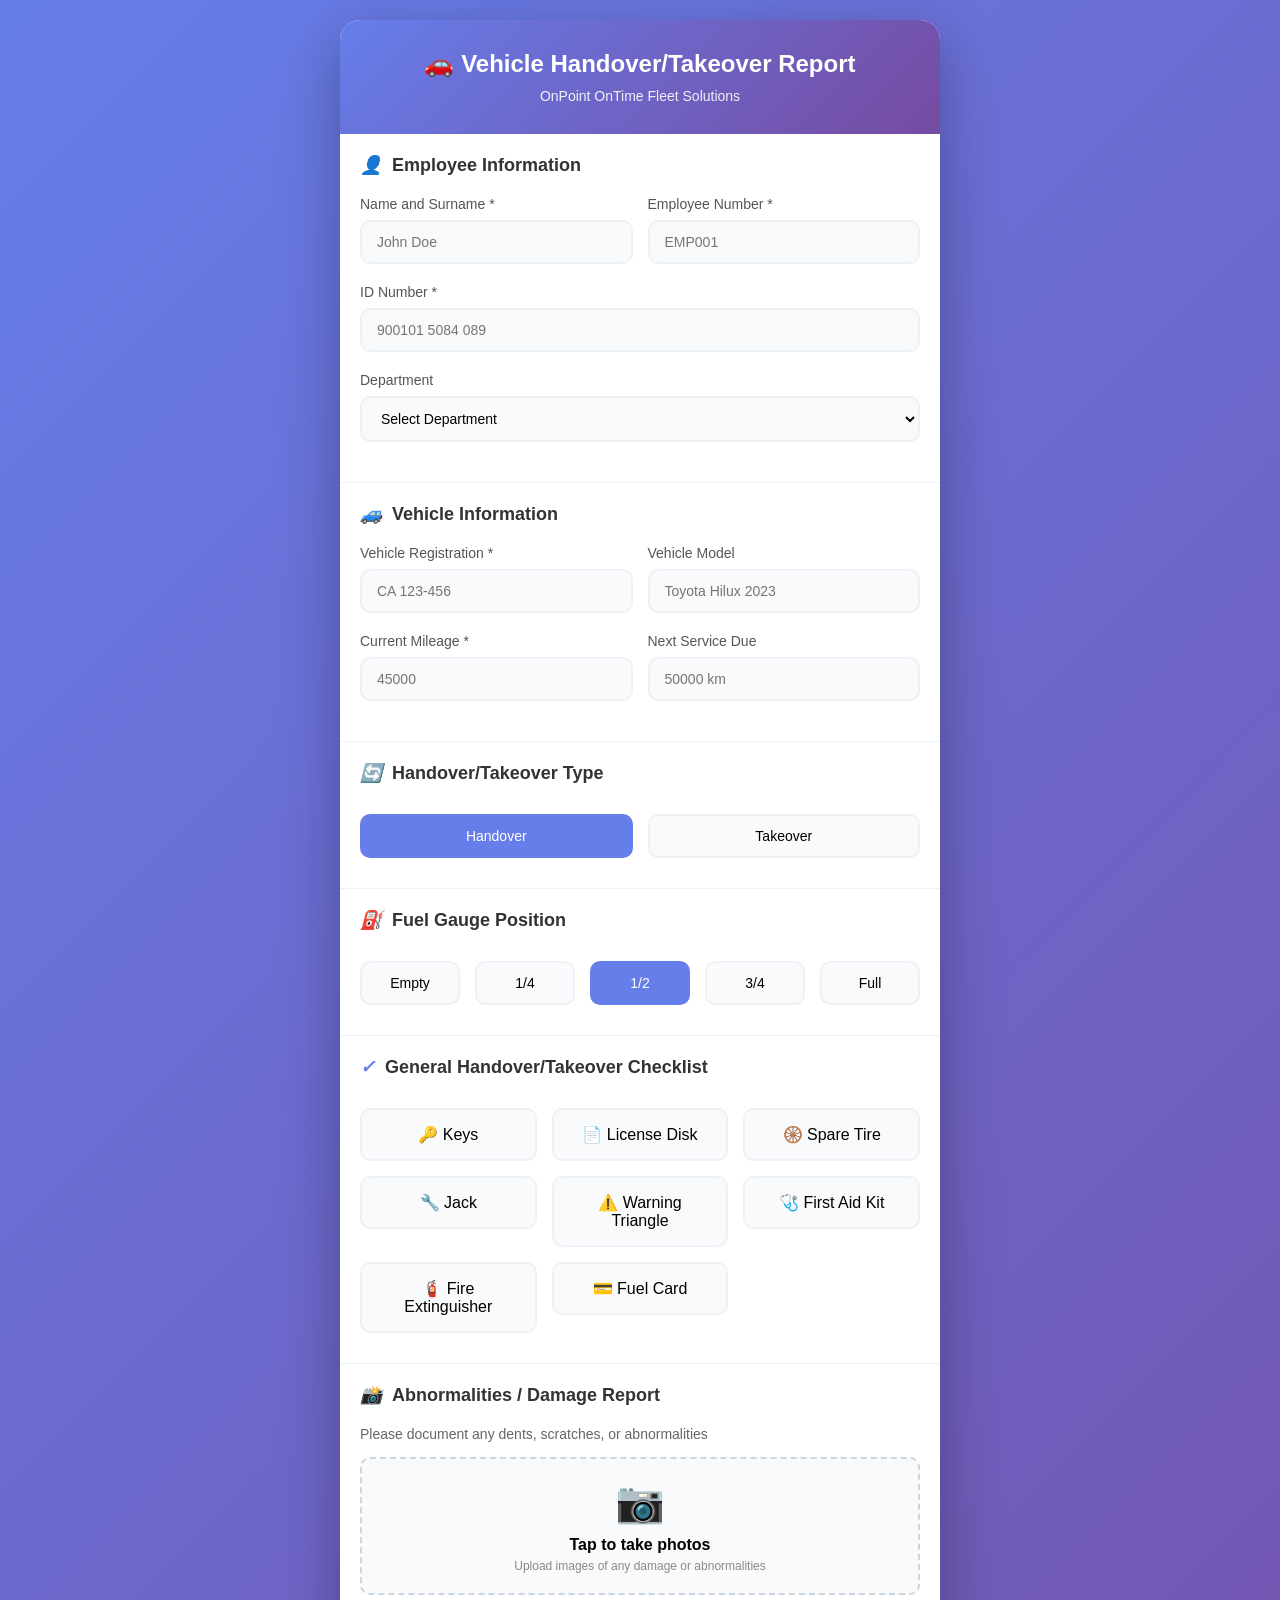
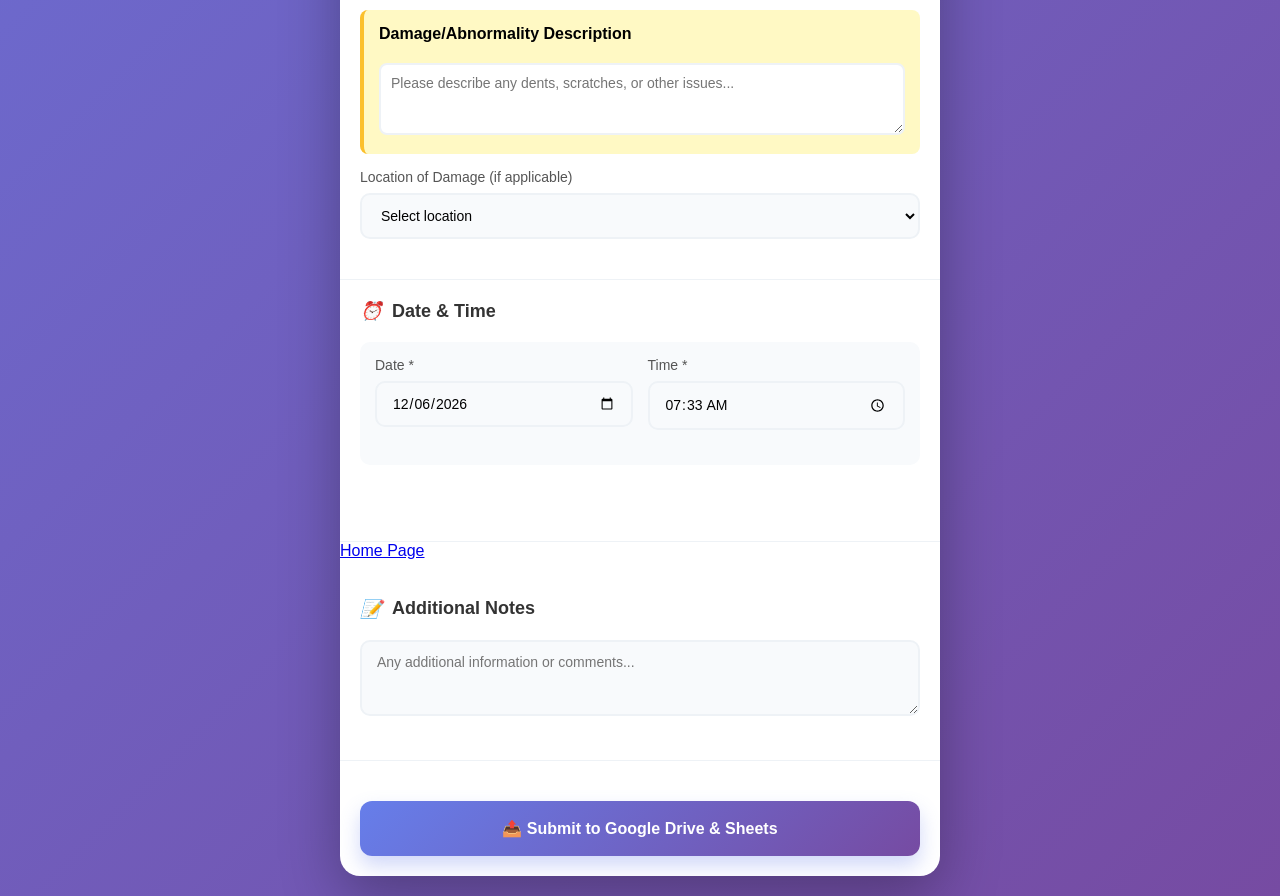
==== details.html @ 0840fd67 "Create details.html" ====
<!DOCTYPE html>
<html lang="en">
<head>
    <meta charset="UTF-8">
    <meta name="viewport" content="width=device-width, initial-scale=1.0, maximum-scale=1.0, user-scalable=yes">
    <title>Vehicle Handover/Takeover | OnPoint OnTime Fleet</title>
    <style>
        /* Copy all your existing styles here - they remain the same */
        * {
            margin: 0;
            padding: 0;
            box-sizing: border-box;
            font-family: -apple-system, BlinkMacSystemFont, 'Segoe UI', Roboto, Oxygen, Ubuntu, Cantarell, sans-serif;
        }

        body {
            background: linear-gradient(135deg, #667eea 0%, #764ba2 100%);
            min-height: 100vh;
            padding: 20px;
        }

        .container {
            max-width: 600px;
            margin: 0 auto;
            background: white;
            border-radius: 20px;
            box-shadow: 0 20px 60px rgba(0,0,0,0.3);
            overflow: hidden;
            animation: slideIn 0.5s ease-out;
        }

        @keyframes slideIn {
            from {
                transform: translateY(50px);
                opacity: 0;
            }
            to {
                transform: translateY(0);
                opacity: 1;
            }
        }

        .header {
            background: linear-gradient(135deg, #667eea 0%, #764ba2 100%);
            color: white;
            padding: 30px 20px;
            text-align: center;
        }

        .header h1 {
            font-size: 24px;
            margin-bottom: 10px;
            font-weight: 600;
        }

        .header p {
            font-size: 14px;
            opacity: 0.9;
        }

        .form-section {
            padding: 20px;
            border-bottom: 1px solid #eef2f6;
        }

        .form-section h2 {
            font-size: 18px;
            color: #333;
            margin-bottom: 20px;
            font-weight: 600;
            display: flex;
            align-items: center;
        }

        .form-section h2 i {
            margin-right: 10px;
            color: #667eea;
        }

        .form-group {
            margin-bottom: 20px;
        }

        .form-group label {
            display: block;
            margin-bottom: 8px;
            color: #555;
            font-size: 14px;
            font-weight: 500;
        }

        .form-group input, .form-group select, .form-group textarea {
            width: 100%;
            padding: 12px 15px;
            border: 2px solid #eef2f6;
            border-radius: 10px;
            font-size: 14px;
            transition: all 0.3s;
            background: #f8fafc;
        }

        .form-group input:focus, .form-group select:focus, .form-group textarea:focus {
            outline: none;
            border-color: #667eea;
            background: white;
            box-shadow: 0 0 0 3px rgba(102, 126, 234, 0.1);
        }

        .form-row {
            display: grid;
            grid-template-columns: 1fr 1fr;
            gap: 15px;
        }

        .radio-group {
            display: flex;
            flex-wrap: wrap;
            gap: 15px;
            padding: 10px 0;
        }

        .radio-option {
            flex: 1;
            min-width: 80px;
        }

        .radio-option input[type="radio"] {
            display: none;
        }

        .radio-option label {
            display: block;
            text-align: center;
            padding: 12px;
            background: #f8fafc;
            border: 2px solid #eef2f6;
            border-radius: 10px;
            cursor: pointer;
            transition: all 0.3s;
            font-size: 14px;
            margin: 0;
        }

        .radio-option input[type="radio"]:checked + label {
            background: #667eea;
            color: white;
            border-color: #667eea;
        }

        .checkbox-group {
            display: grid;
            grid-template-columns: repeat(auto-fit, minmax(150px, 1fr));
            gap: 15px;
            padding: 10px 0;
        }

        .checkbox-item {
            position: relative;
        }

        .checkbox-item input[type="checkbox"] {
            display: none;
        }

        .checkbox-item label {
            display: block;
            text-align: center;
            padding: 15px;
            background: #f8fafc;
            border: 2px solid #eef2f6;
            border-radius: 10px;
            cursor: pointer;
            transition: all 0.3s;
            font-weight: 500;
        }

        .checkbox-item input[type="checkbox"]:checked + label {
            background: #667eea;
            color: white;
            border-color: #667eea;
            transform: scale(1.02);
            box-shadow: 0 5px 15px rgba(102, 126, 234, 0.3);
        }

        .photo-upload-area {
            border: 2px dashed #cbd5e0;
            border-radius: 10px;
            padding: 20px;
            text-align: center;
            background: #f8fafc;
            cursor: pointer;
            transition: all 0.3s;
            margin-bottom: 15px;
        }

        .photo-upload-area:hover {
            border-color: #667eea;
            background: #f0f4ff;
        }

        .photo-upload-area input[type="file"] {
            display: none;
        }

        .photo-upload-area label {
            display: block;
            cursor: pointer;
        }

        .photo-preview {
            display: grid;
            grid-template-columns: repeat(auto-fill, minmax(80px, 1fr));
            gap: 10px;
            margin-top: 15px;
        }

        .preview-image {
            width: 100%;
            height: 80px;
            object-fit: cover;
            border-radius: 8px;
            border: 2px solid #eef2f6;
        }

        .abnormality-item {
            background: #fff9c4;
            border-left: 4px solid #fbc02d;
            padding: 15px;
            border-radius: 8px;
            margin-bottom: 15px;
        }

        .abnormality-item textarea {
            width: 100%;
            margin-top: 10px;
            padding: 10px;
            border: 2px solid #eef2f6;
            border-radius: 8px;
            font-size: 14px;
        }

        .submit-btn {
            width: 100%;
            padding: 18px;
            background: linear-gradient(135deg, #667eea 0%, #764ba2 100%);
            color: white;
            border: none;
            border-radius: 12px;
            font-size: 16px;
            font-weight: 600;
            cursor: pointer;
            transition: all 0.3s;
            margin-top: 20px;
            box-shadow: 0 10px 20px rgba(102, 126, 234, 0.3);
        }

        .submit-btn:hover {
            transform: translateY(-2px);
            box-shadow: 0 15px 30px rgba(102, 126, 234, 0.4);
        }

        .submit-btn:active {
            transform: translateY(0);
        }

        .submit-btn:disabled {
            opacity: 0.6;
            cursor: not-allowed;
        }

        .loading-overlay {
            display: none;
            position: fixed;
            top: 0;
            left: 0;
            right: 0;
            bottom: 0;
            background: rgba(255, 255, 255, 0.9);
            z-index: 1000;
            justify-content: center;
            align-items: center;
            flex-direction: column;
        }

        .loading-spinner {
            width: 50px;
            height: 50px;
            border: 5px solid #f3f3f3;
            border-top: 5px solid #667eea;
            border-radius: 50%;
            animation: spin 1s linear infinite;
            margin-bottom: 20px;
        }

        @keyframes spin {
            0% { transform: rotate(0deg); }
            100% { transform: rotate(360deg); }
        }

        .success-message {
            display: none;
            background: #4caf50;
            color: white;
            padding: 15px;
            border-radius: 10px;
            text-align: center;
            margin-bottom: 20px;
            animation: slideDown 0.5s ease-out;
        }

        @keyframes slideDown {
            from {
                transform: translateY(-20px);
                opacity: 0;
            }
            to {
                transform: translateY(0);
                opacity: 1;
            }
        }

        .error-message {
            background: #f44336;
            color: white;
            padding: 15px;
            border-radius: 10px;
            text-align: center;
            margin-bottom: 20px;
            animation: slideDown 0.5s ease-out;
        }

        .datetime-group {
            background: #f8fafc;
            padding: 15px;
            border-radius: 10px;
            margin-bottom: 20px;
        }

        .progress-bar {
            width: 100%;
            height: 4px;
            background: #eef2f6;
            border-radius: 2px;
            margin-top: 10px;
            overflow: hidden;
        }

        .progress-fill {
            height: 100%;
            background: linear-gradient(135deg, #667eea 0%, #764ba2 100%);
            width: 0%;
            transition: width 0.3s;
        }

        @media (max-width: 480px) {
            .form-row {
                grid-template-columns: 1fr;
            }
            
            .radio-group {
                flex-direction: column;
            }
            
            .checkbox-group {
                grid-template-columns: 1fr;
            }
            
            .container {
                margin: 10px;
                border-radius: 15px;
            }
            .home{
                color: blue;
                text-align: center;
                margin-left: 200px;
                font-size: 15px;
                
            }
            .home:hover{
                color: green;
                cursor: pointer;
                transition: 0.7s;
                opacity: 0.8;
            }
        }
    </style>
</head>
<body>
    <div class="container">
        <div class="header">
            <h1>🚗 Vehicle Handover/Takeover Report</h1>
            <p>OnPoint OnTime Fleet Solutions</p>
        </div>

        <div class="success-message" id="successMessage">
            ✅ Form submitted successfully! Data saved to Google Drive and Sheets.
        </div>

        <div class="error-message" id="errorMessage" style="display: none;">
            ❌ Error submitting form. Please try again.
        </div>

        <form id="vehicleForm">
            <!-- Employee Information Section -->
            <div class="form-section">
                <h2><i>👤</i> Employee Information</h2>
                <div class="form-row">
                    <div class="form-group">
                        <label>Name and Surname *</label>
                        <input type="text" id="employeeName" placeholder="John Doe" required>
                    </div>
                    <div class="form-group">
                        <label>Employee Number *</label>
                        <input type="text" id="employeeNumber" placeholder="EMP001" required>
                    </div>
                </div>
                <div class="form-group">
                    <label>ID Number *</label>
                    <input type="text" id="idNumber" placeholder="900101 5084 089" required>
                </div>
                <div class="form-group">
                    <label>Department</label>
                    <select id="department">
                        <option value="">Select Department</option>
                        <option value="Logistics">Logistics</option>
                        <option value="Sales">Sales</option>
                        <option value="Management">Management</option>
                        <option value="Maintenance">Maintenance</option>
                        <option value="Other">Other</option>
                    </select>
                </div>
            </div>

            <!-- Vehicle Information Section -->
            <div class="form-section">
                <h2><i>🚙</i> Vehicle Information</h2>
                <div class="form-row">
                    <div class="form-group">
                        <label>Vehicle Registration *</label>
                        <input type="text" id="vehicleReg" placeholder="CA 123-456" required>
                    </div>
                    <div class="form-group">
                        <label>Vehicle Model</label>
                        <input type="text" id="vehicleModel" placeholder="Toyota Hilux 2023">
                    </div>
                </div>
                <div class="form-row">
                    <div class="form-group">
                        <label>Current Mileage *</label>
                        <input type="number" id="mileage" placeholder="45000" required>
                    </div>
                    <div class="form-group">
                        <label>Next Service Due</label>
                        <input type="text" id="serviceDue" placeholder="50000 km">
                    </div>
                </div>
            </div>

            <!-- Handover/Takeover Type -->
            <div class="form-section">
                <h2><i>🔄</i> Handover/Takeover Type</h2>
                <div class="radio-group">
                    <div class="radio-option">
                        <input type="radio" name="handoverType" id="handover" value="Handover" checked>
                        <label for="handover">Handover</label>
                    </div>
                    <div class="radio-option">
                        <input type="radio" name="handoverType" id="takeover" value="Takeover">
                        <label for="takeover">Takeover</label>
                    </div>
                </div>
            </div>

            <!-- Fuel Gauge Position -->
            <div class="form-section">
                <h2><i>⛽</i> Fuel Gauge Position</h2>
                <div class="radio-group">
                    <div class="radio-option">
                        <input type="radio" name="fuelLevel" id="empty" value="Empty">
                        <label for="empty">Empty</label>
                    </div>
                    <div class="radio-option">
                        <input type="radio" name="fuelLevel" id="quarter" value="1/4">
                        <label for="quarter">1/4</label>
                    </div>
                    <div class="radio-option">
                        <input type="radio" name="fuelLevel" id="half" value="1/2" checked>
                        <label for="half">1/2</label>
                    </div>
                    <div class="radio-option">
                        <input type="radio" name="fuelLevel" id="threeQuarter" value="3/4">
                        <label for="threeQuarter">3/4</label>
                    </div>
                    <div class="radio-option">
                        <input type="radio" name="fuelLevel" id="full" value="Full">
                        <label for="full">Full</label>
                    </div>
                </div>
            </div>

            <!-- General Handover/Takeover Checklist -->
            <div class="form-section">
                <h2><i>✓</i> General Handover/Takeover Checklist</h2>
                <div class="checkbox-group">
                    <div class="checkbox-item">
                        <input type="checkbox" name="checklist" id="keys" value="Keys">
                        <label for="keys">🔑 Keys</label>
                    </div>
                    <div class="checkbox-item">
                        <input type="checkbox" name="checklist" id="license" value="License Disk">
                        <label for="license">📄 License Disk</label>
                    </div>
                    <div class="checkbox-item">
                        <input type="checkbox" name="checklist" id="spareTire" value="Spare Tire">
                        <label for="spareTire">🛞 Spare Tire</label>
                    </div>
                    <div class="checkbox-item">
                        <input type="checkbox" name="checklist" id="jack" value="Jack">
                        <label for="jack">🔧 Jack</label>
                    </div>
                    <div class="checkbox-item">
                        <input type="checkbox" name="checklist" id="triangle" value="Warning Triangle">
                        <label for="triangle">⚠️ Warning Triangle</label>
                    </div>
                    <div class="checkbox-item">
                        <input type="checkbox" name="checklist" id="firstAid" value="First Aid Kit">
                        <label for="firstAid">🩺 First Aid Kit</label>
                    </div>
                    <div class="checkbox-item">
                        <input type="checkbox" name="checklist" id="fireExtinguisher" value="Fire Extinguisher">
                        <label for="fireExtinguisher">🧯 Fire Extinguisher</label>
                    </div>
                    <div class="checkbox-item">
                        <input type="checkbox" name="checklist" id="fuelCard" value="Fuel Card">
                        <label for="fuelCard">💳 Fuel Card</label>
                    </div>
                </div>
            </div>

            <!-- Abnormalities and Photo Uploads -->
            <div class="form-section">
                <h2><i>📸</i> Abnormalities / Damage Report</h2>
                <p style="color: #666; font-size: 14px; margin-bottom: 15px;">Please document any dents, scratches, or abnormalities</p>
                
                <!-- Photo Upload Area -->
                <div class="photo-upload-area" id="photoUploadArea">
                    <input type="file" id="vehiclePhotos" accept="image/*" multiple capture="environment">
                    <label for="vehiclePhotos">
                        <div style="font-size: 40px; margin-bottom: 10px;">📷</div>
                        <div style="font-weight: 600; margin-bottom: 5px;">Tap to take photos</div>
                        <div style="font-size: 12px; color: #888;">Upload images of any damage or abnormalities</div>
                    </label>
                </div>

                <!-- Photo Preview -->
                <div class="photo-preview" id="photoPreview"></div>

                <!-- Upload Progress -->
                <div class="progress-bar" id="progressBar" style="display: none;">
                    <div class="progress-fill" id="progressFill"></div>
                </div>

                <!-- Abnormality Description -->
                <div class="abnormality-item">
                    <label style="font-weight: 600; margin-bottom: 10px; display: block;">Damage/Abnormality Description</label>
                    <textarea id="abnormalityDesc" rows="3" placeholder="Please describe any dents, scratches, or other issues..."></textarea>
                </div>

                <div class="form-group">
                    <label>Location of Damage (if applicable)</label>
                    <select id="damageLocation">
                        <option value="">Select location</option>
                        <option value="Front Bumper">Front Bumper</option>
                        <option value="Rear Bumper">Rear Bumper</option>
                        <option value="Driver Side">Driver Side</option>
                        <option value="Passenger Side">Passenger Side</option>
                        <option value="Hood">Hood</option>
                        <option value="Trunk">Trunk</option>
                        <option value="Roof">Roof</option>
                        <option value="Wheels/Tires">Wheels/Tires</option>
                        <option value="Windshield">Windshield</option>
                        <option value="Interior">Interior</option>
                    </select>
                </div>
            </div>

            <!-- Date and Time -->
            <div class="form-section">
                <h2><i>⏰</i> Date & Time</h2>
                <div class="datetime-group">
                    <div class="form-row">
                        <div class="form-group">
                            <label>Date *</label>
                            <input type="date" id="handoverDate" required>
                        </div>
                        <div class="form-group">
                            <label>Time *</label>
                            <input type="time" id="handoverTime" required>
                        </div>
                    </div>
                </div><br><br>
            </div>
            <a class="home" href="index.html">Home Page</a><br><br>

            <!-- Additional Notes -->
            <div class="form-section">
                <h2><i>📝</i> Additional Notes</h2>
                <div class="form-group">
                    <textarea id="additionalNotes" rows="3" placeholder="Any additional information or comments..."></textarea>
                </div>
            </div>

            <!-- Submit Button -->
            <div style="padding: 20px;">
                <button type="submit" class="submit-btn" id="submitBtn">
                    📤 Submit to Google Drive & Sheets
                </button>
            </div>
        </form>
    </div>

    <!-- Loading Overlay -->
    <div class="loading-overlay" id="loadingOverlay">
        <div class="loading-spinner"></div>
        <div style="color: #333; font-weight: 600;" id="loadingText">Sending report...</div>
    </div>

    <script>
        // Google Apps Script Web App URL - REPLACE WITH YOUR DEPLOYED URL
        const GAS_URL = 'YOUR_GOOGLE_APPS_SCRIPT_WEB_APP_URL';
        
        // Set default date and time
        document.addEventListener('DOMContentLoaded', function() {
            const today = new Date().toISOString().split('T')[0];
            document.getElementById('handoverDate').value = today;
            
            const now = new Date();
            const hours = String(now.getHours()).padStart(2, '0');
            const minutes = String(now.getMinutes()).padStart(2, '0');
            document.getElementById('handoverTime').value = `${hours}:${minutes}`;
        });

        // Photo upload preview
        document.getElementById('vehiclePhotos').addEventListener('change', function(e) {
            const preview = document.getElementById('photoPreview');
            preview.innerHTML = '';
            
            for(let i = 0; i < this.files.length; i++) {
                const file = this.files[i];
                const reader = new FileReader();
                
                reader.onload = function(e) {
                    const img = document.createElement('img');
                    img.src = e.target.result;
                    img.className = 'preview-image';
                    preview.appendChild(img);
                }
                
                reader.readAsDataURL(file);
            }
        });

        // Convert file to base64
        function fileToBase64(file) {
            return new Promise((resolve, reject) => {
                const reader = new FileReader();
                reader.readAsDataURL(file);
                reader.onload = () => resolve(reader.result.split(',')[1]);
                reader.onerror = error => reject(error);
            });
        }

        // Update progress bar
        function updateProgress(percentage) {
            const progressBar = document.getElementById('progressBar');
            const progressFill = document.getElementById('progressFill');
            progressBar.style.display = 'block';
            progressFill.style.width = percentage + '%';
        }

        // Form submission
        document.getElementById('vehicleForm').addEventListener('submit', async function(e) {
            e.preventDefault();
            
            // Validate required fields
            const requiredFields = ['employeeName', 'employeeNumber', 'idNumber', 'vehicleReg', 'mileage', 'handoverDate', 'handoverTime'];
            for(let field of requiredFields) {
                if(!document.getElementById(field).value) {
                    alert(`Please fill in all required fields`);
                    return;
                }
            }

            // Show loading overlay
            document.getElementById('loadingOverlay').style.display = 'flex';
            document.getElementById('submitBtn').disabled = true;
            document.getElementById('errorMessage').style.display = 'none';
            document.getElementById('successMessage').style.display = 'none';

            try {
                // Collect form data
                const formData = {
                    timestamp: new Date().toISOString(),
                    employeeName: document.getElementById('employeeName').value,
                    employeeNumber: document.getElementById('employeeNumber').value,
                    idNumber: document.getElementById('idNumber').value,
                    department: document.getElementById('department').value || 'Not specified',
                    vehicleReg: document.getElementById('vehicleReg').value,
                    vehicleModel: document.getElementById('vehicleModel').value || 'Not specified',
                    mileage: document.getElementById('mileage').value,
                    serviceDue: document.getElementById('serviceDue').value || 'Not specified',
                    handoverType: document.querySelector('input[name="handoverType"]:checked')?.value || 'Handover',
                    fuelLevel: document.querySelector('input[name="fuelLevel"]:checked')?.value || '1/2',
                    checklist: Array.from(document.querySelectorAll('input[name="checklist"]:checked')).map(cb => cb.value).join(', ') || 'None',
                    abnormalityDesc: document.getElementById('abnormalityDesc').value || 'No abnormalities reported',
                    damageLocation: document.getElementById('damageLocation').value || 'Not applicable',
                    handoverDate: document.getElementById('handoverDate').value,
                    handoverTime: document.getElementById('handoverTime').value,
                    additionalNotes: document.getElementById('additionalNotes').value || 'None'
                };

                // Handle photos
                const photoFiles = document.getElementById('vehiclePhotos').files;
                const photos = [];

                if (photoFiles.length > 0) {
                    document.getElementById('loadingText').textContent = 'Uploading photos...';
                    
                    for (let i = 0; i < photoFiles.length; i++) {
                        const file = photoFiles[i];
                        const base64 = await fileToBase64(file);
                        photos.push({
                            name: file.name,
                            type: file.type,
                            data: base64
                        });
                        
                        // Update progress
                        const progress = ((i + 1) / photoFiles.length) * 100;
                        updateProgress(progress);
                    }
                }

                // Prepare data for Google Apps Script
                const payload = {
                    formData: formData,
                    photos: photos,
                    driveFolderId: '13BuqOSAdUlfZJIm36A_R3mbF4HwHCfZY', // Your Google Drive folder ID
                    sheetId: '1vhtaNNmY-YsyDiaA2IFodoBYdQsEcL09F7BgMJo4utI' // Your Google Sheet ID
                };

                document.getElementById('loadingText').textContent = 'Saving to Google Drive and Sheets...';

                // Send to Google Apps Script
                const response = await fetch(GAS_URL, {
                    method: 'POST',
                    mode: 'no-cors', // Important for Google Apps Script
                    headers: {
                        'Content-Type': 'application/json',
                    },
                    body: JSON.stringify(payload)
                });

                // Hide loading overlay
                document.getElementById('loadingOverlay').style.display = 'none';
                document.getElementById('submitBtn').disabled = false;
                document.getElementById('progressBar').style.display = 'none';

                // Show success message
                const successMsg = document.getElementById('successMessage');
                successMsg.style.display = 'block';
                
                // Log for debugging
                console.log('Form submitted successfully to Google Apps Script');

                // Auto-hide success message after 5 seconds
                setTimeout(() => {
                    successMsg.style.display = 'none';
                }, 5000);

                // Reset form
                if(confirm('Form submitted successfully! Would you like to reset the form for another entry?')) {
                    this.reset();
                    document.getElementById('handoverDate').value = new Date().toISOString().split('T')[0];
                    document.getElementById('handoverTime').value = `${String(new Date().getHours()).padStart(2, '0')}:${String(new Date().getMinutes()).padStart(2, '0')}`;
                    document.getElementById('photoPreview').innerHTML = '';
                }

            } catch (error) {
                console.error('Error:', error);
                
                // Hide loading overlay
                document.getElementById('loadingOverlay').style.display = 'none';
                document.getElementById('submitBtn').disabled = false;
                document.getElementById('progressBar').style.display = 'none';
                
                // Show error message
                document.getElementById('errorMessage').style.display = 'block';
                document.getElementById('errorMessage').textContent = 'Error submitting form: ' + error.message;
            }
        });

        // Drag and drop for photo upload (mobile friendly)
        const photoArea = document.getElementById('photoUploadArea');
        photoArea.addEventListener('dragover', (e) => {
            e.preventDefault();
            photoArea.style.borderColor = '#667eea';
            photoArea.style.background = '#f0f4ff';
        });

        photoArea.addEventListener('dragleave', () => {
            photoArea.style.borderColor = '#cbd5e0';
            photoArea.style.background = '#f8fafc';
        });

        photoArea.addEventListener('drop', (e) => {
            e.preventDefault();
            photoArea.style.borderColor = '#cbd5e0';
            photoArea.style.background = '#f8fafc';
            
            const files = e.dataTransfer.files;
            if(files.length > 0) {
                document.getElementById('vehiclePhotos').files = files;
                // Trigger change event
                const event = new Event('change', { bubbles: true });
                document.getElementById('vehiclePhotos').dispatchEvent(event);
            }
        });

        // Add touch optimization for mobile
        if('ontouchstart' in window) {
            document.querySelectorAll('input, select, textarea').forEach(element => {
                element.style.fontSize = '16px'; // Prevent zoom on iOS
            });
        }
    </script>
</body>
</html>
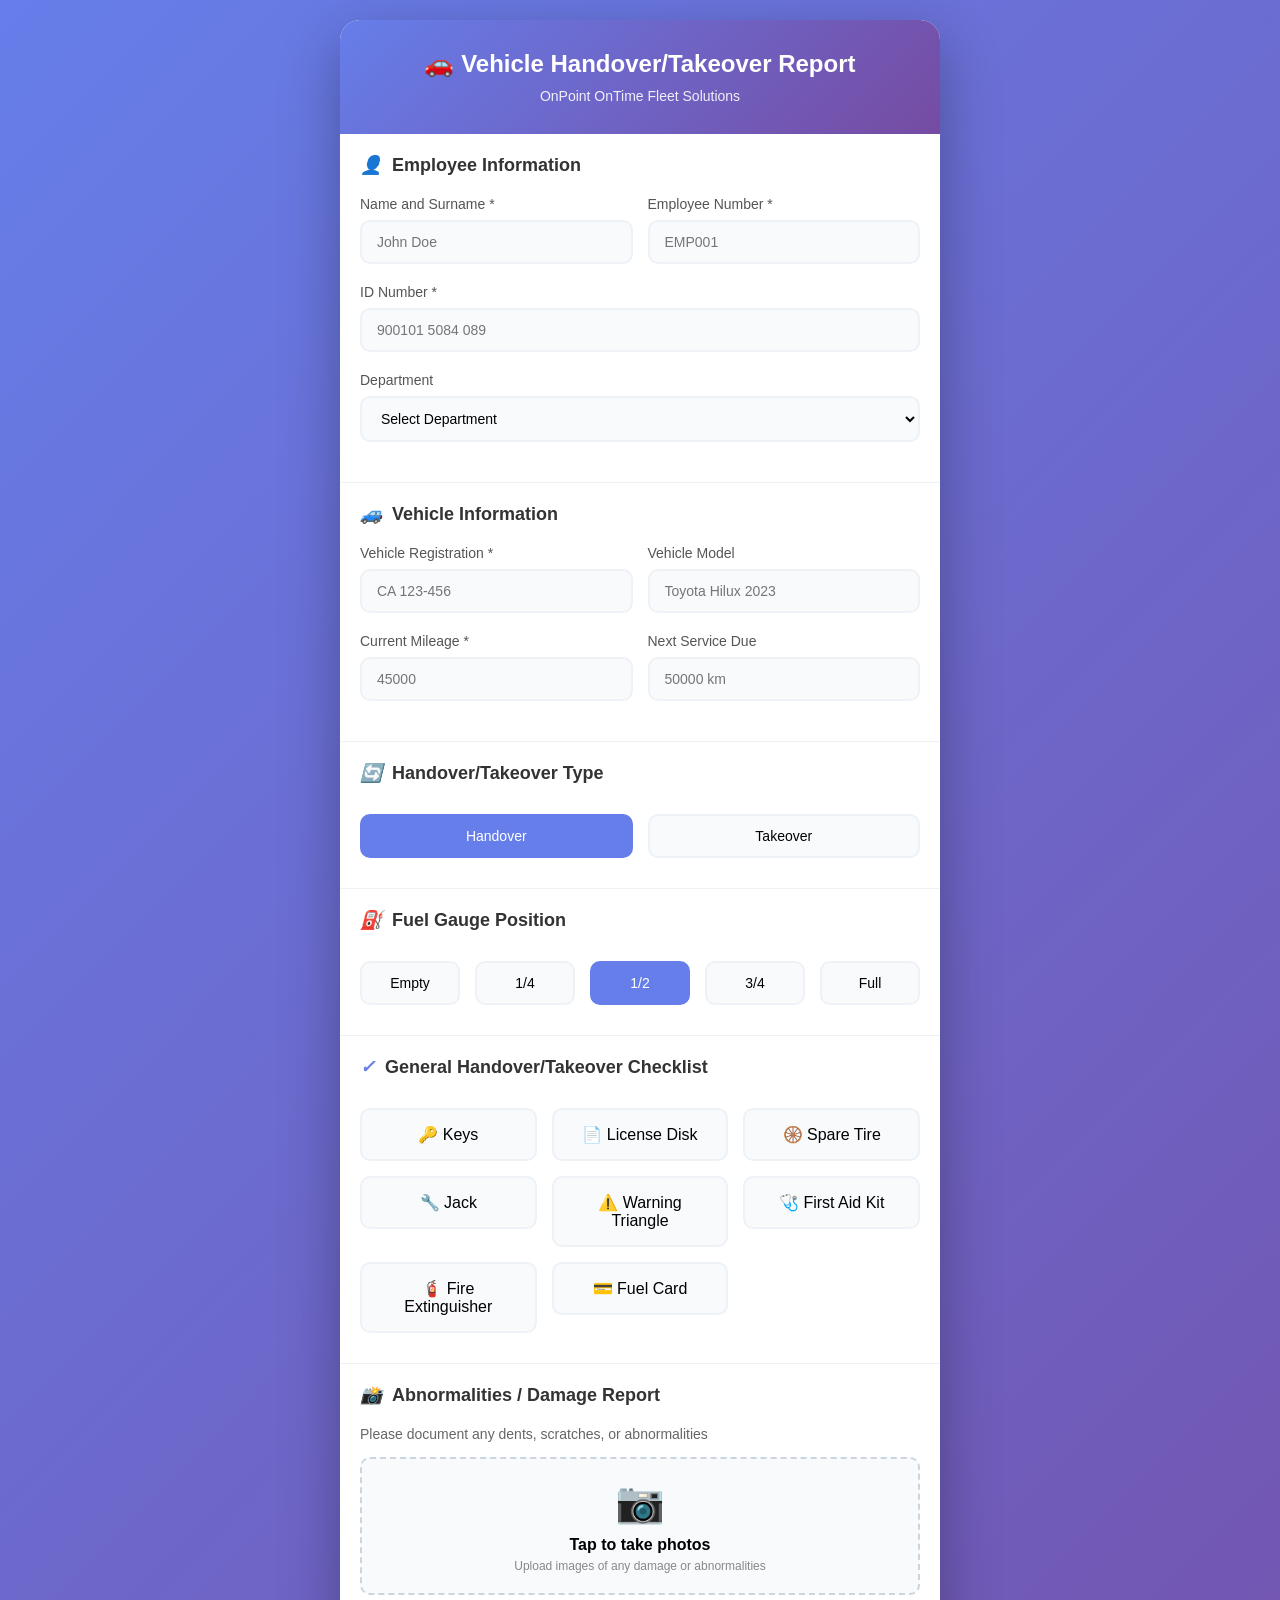
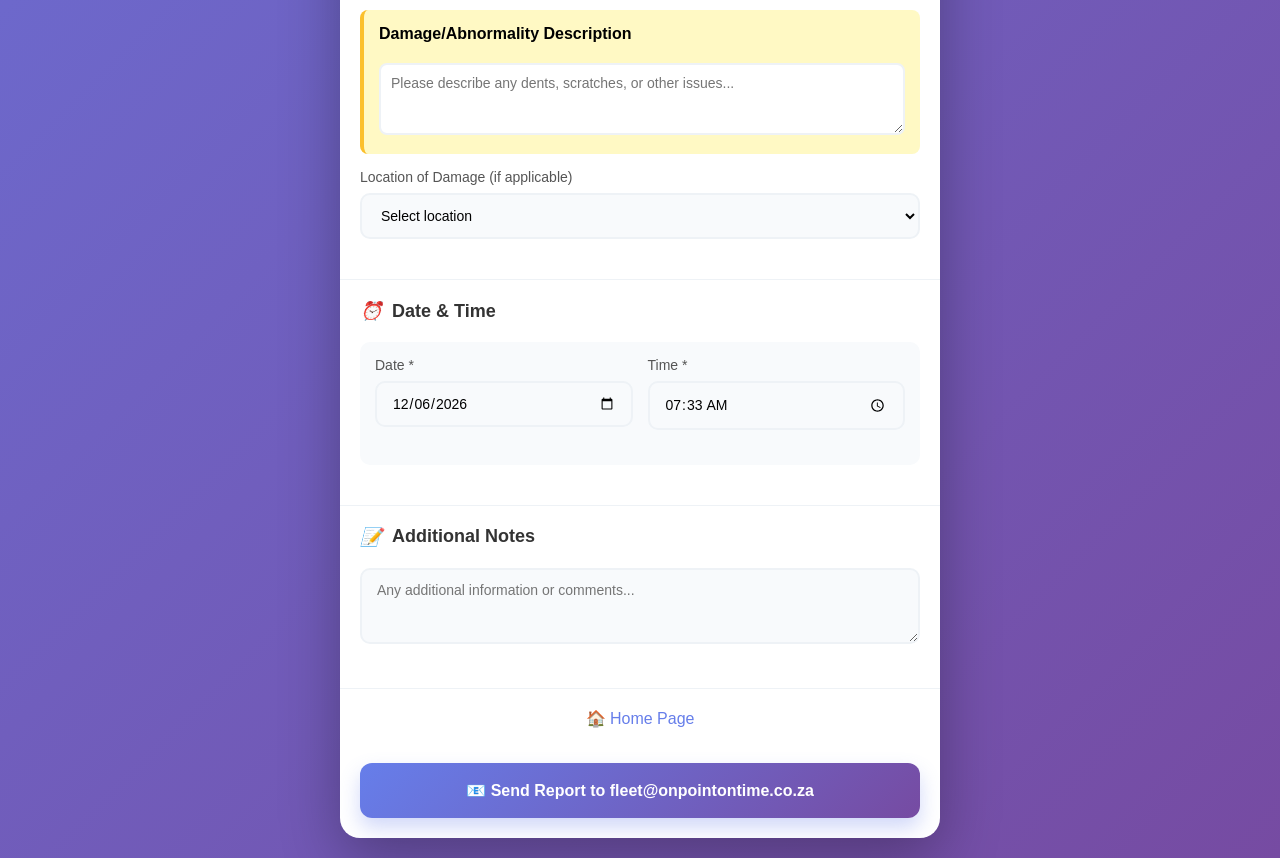
==== commit 5f7972f6: "Update details.html" ====
--- a/details.html
+++ b/details.html
@@ -5,7 +5,7 @@
     <meta name="viewport" content="width=device-width, initial-scale=1.0, maximum-scale=1.0, user-scalable=yes">
     <title>Vehicle Handover/Takeover | OnPoint OnTime Fleet</title>
     <style>
-        /* Copy all your existing styles here - they remain the same */
+        /* === STYLES (unchanged, kept exactly as provided) === */
         * {
             margin: 0;
             padding: 0;
@@ -263,11 +263,6 @@
             transform: translateY(0);
         }
 
-        .submit-btn:disabled {
-            opacity: 0.6;
-            cursor: not-allowed;
-        }
-
         .loading-overlay {
             display: none;
             position: fixed;
@@ -336,22 +331,6 @@
             margin-bottom: 20px;
         }
 
-        .progress-bar {
-            width: 100%;
-            height: 4px;
-            background: #eef2f6;
-            border-radius: 2px;
-            margin-top: 10px;
-            overflow: hidden;
-        }
-
-        .progress-fill {
-            height: 100%;
-            background: linear-gradient(135deg, #667eea 0%, #764ba2 100%);
-            width: 0%;
-            transition: width 0.3s;
-        }
-
         @media (max-width: 480px) {
             .form-row {
                 grid-template-columns: 1fr;
@@ -371,13 +350,13 @@
             }
             .home{
                 color: blue;
+                margin-right: 100px;
+                font-size: 15px;
                 text-align: center;
-                margin-left: 200px;
-                font-size: 15px;
                 
             }
             .home:hover{
-                color: green;
+                color: grey;
                 cursor: pointer;
                 transition: 0.7s;
                 opacity: 0.8;
@@ -393,12 +372,9 @@
         </div>
 
         <div class="success-message" id="successMessage">
-            ✅ Form submitted successfully! Data saved to Google Drive and Sheets.
+            ✅ Form submitted successfully! A copy has been sent to fleet@onpointontime.co.za
         </div>
-
-        <div class="error-message" id="errorMessage" style="display: none;">
-            ❌ Error submitting form. Please try again.
-        </div>
+        <div class="error-message" id="errorMessage" style="display: none;">❌ Submission failed. Please try again.</div>
 
         <form id="vehicleForm">
             <!-- Employee Information Section -->
@@ -554,11 +530,6 @@
 
                 <!-- Photo Preview -->
                 <div class="photo-preview" id="photoPreview"></div>
-
-                <!-- Upload Progress -->
-                <div class="progress-bar" id="progressBar" style="display: none;">
-                    <div class="progress-fill" id="progressFill"></div>
-                </div>
 
                 <!-- Abnormality Description -->
                 <div class="abnormality-item">
@@ -598,9 +569,8 @@
                             <input type="time" id="handoverTime" required>
                         </div>
                     </div>
-                </div><br><br>
+                </div>
             </div>
-            <a class="home" href="index.html">Home Page</a><br><br>
 
             <!-- Additional Notes -->
             <div class="form-section">
@@ -610,10 +580,11 @@
                 </div>
             </div>
 
-            <!-- Submit Button -->
-            <div style="padding: 20px;">
+            <!-- Home Link and Submit Button -->
+            <div style="padding: 20px; text-align: center;">
+                <a href="index.html" class="home" style="color: #667eea; text-decoration: none; display: inline-block; margin-bottom: 15px;">🏠 Home Page</a>
                 <button type="submit" class="submit-btn" id="submitBtn">
-                    📤 Submit to Google Drive & Sheets
+                    📧 Send Report to fleet@onpointontime.co.za
                 </button>
             </div>
         </form>
@@ -622,13 +593,21 @@
     <!-- Loading Overlay -->
     <div class="loading-overlay" id="loadingOverlay">
         <div class="loading-spinner"></div>
-        <div style="color: #333; font-weight: 600;" id="loadingText">Sending report...</div>
+        <div style="color: #333; font-weight: 600;">Sending report...</div>
     </div>
 
     <script>
         // Google Apps Script Web App URL - REPLACE WITH YOUR DEPLOYED URL
-        const GAS_URL = 'YOUR_GOOGLE_APPS_SCRIPT_WEB_APP_URL';
-        
+        const GAS_URL = 'https://script.google.com/macros/s/AKfycbw_CQ_7K5cbGEnQJp7N1ttqC_7bS52qT1L2I5I-X00C7_7PmN_NkjCftMT-ijgJcC3G/exec';
+
+        // Configuration
+        const CONFIG = {
+            SHEET_ID: '1vBDeyPBy3LLYg0EM2OFgceI3deVFhXL2Nr-IpdveZoU',
+            DRIVE_FOLDER_ID: '13BuqOSAdUlfZJIm36A_R3mbF4HwHCfZY',
+            SHEET_NAME: 'Vehicle Handovers',
+            EMAIL_RECIPIENT: 'fleet@onpointontime.co.za'
+        };
+
         // Set default date and time
         document.addEventListener('DOMContentLoaded', function() {
             const today = new Date().toISOString().split('T')[0];
@@ -660,147 +639,7 @@
             }
         });
 
-        // Convert file to base64
-        function fileToBase64(file) {
-            return new Promise((resolve, reject) => {
-                const reader = new FileReader();
-                reader.readAsDataURL(file);
-                reader.onload = () => resolve(reader.result.split(',')[1]);
-                reader.onerror = error => reject(error);
-            });
-        }
-
-        // Update progress bar
-        function updateProgress(percentage) {
-            const progressBar = document.getElementById('progressBar');
-            const progressFill = document.getElementById('progressFill');
-            progressBar.style.display = 'block';
-            progressFill.style.width = percentage + '%';
-        }
-
-        // Form submission
-        document.getElementById('vehicleForm').addEventListener('submit', async function(e) {
-            e.preventDefault();
-            
-            // Validate required fields
-            const requiredFields = ['employeeName', 'employeeNumber', 'idNumber', 'vehicleReg', 'mileage', 'handoverDate', 'handoverTime'];
-            for(let field of requiredFields) {
-                if(!document.getElementById(field).value) {
-                    alert(`Please fill in all required fields`);
-                    return;
-                }
-            }
-
-            // Show loading overlay
-            document.getElementById('loadingOverlay').style.display = 'flex';
-            document.getElementById('submitBtn').disabled = true;
-            document.getElementById('errorMessage').style.display = 'none';
-            document.getElementById('successMessage').style.display = 'none';
-
-            try {
-                // Collect form data
-                const formData = {
-                    timestamp: new Date().toISOString(),
-                    employeeName: document.getElementById('employeeName').value,
-                    employeeNumber: document.getElementById('employeeNumber').value,
-                    idNumber: document.getElementById('idNumber').value,
-                    department: document.getElementById('department').value || 'Not specified',
-                    vehicleReg: document.getElementById('vehicleReg').value,
-                    vehicleModel: document.getElementById('vehicleModel').value || 'Not specified',
-                    mileage: document.getElementById('mileage').value,
-                    serviceDue: document.getElementById('serviceDue').value || 'Not specified',
-                    handoverType: document.querySelector('input[name="handoverType"]:checked')?.value || 'Handover',
-                    fuelLevel: document.querySelector('input[name="fuelLevel"]:checked')?.value || '1/2',
-                    checklist: Array.from(document.querySelectorAll('input[name="checklist"]:checked')).map(cb => cb.value).join(', ') || 'None',
-                    abnormalityDesc: document.getElementById('abnormalityDesc').value || 'No abnormalities reported',
-                    damageLocation: document.getElementById('damageLocation').value || 'Not applicable',
-                    handoverDate: document.getElementById('handoverDate').value,
-                    handoverTime: document.getElementById('handoverTime').value,
-                    additionalNotes: document.getElementById('additionalNotes').value || 'None'
-                };
-
-                // Handle photos
-                const photoFiles = document.getElementById('vehiclePhotos').files;
-                const photos = [];
-
-                if (photoFiles.length > 0) {
-                    document.getElementById('loadingText').textContent = 'Uploading photos...';
-                    
-                    for (let i = 0; i < photoFiles.length; i++) {
-                        const file = photoFiles[i];
-                        const base64 = await fileToBase64(file);
-                        photos.push({
-                            name: file.name,
-                            type: file.type,
-                            data: base64
-                        });
-                        
-                        // Update progress
-                        const progress = ((i + 1) / photoFiles.length) * 100;
-                        updateProgress(progress);
-                    }
-                }
-
-                // Prepare data for Google Apps Script
-                const payload = {
-                    formData: formData,
-                    photos: photos,
-                    driveFolderId: '13BuqOSAdUlfZJIm36A_R3mbF4HwHCfZY', // Your Google Drive folder ID
-                    sheetId: '1vhtaNNmY-YsyDiaA2IFodoBYdQsEcL09F7BgMJo4utI' // Your Google Sheet ID
-                };
-
-                document.getElementById('loadingText').textContent = 'Saving to Google Drive and Sheets...';
-
-                // Send to Google Apps Script
-                const response = await fetch(GAS_URL, {
-                    method: 'POST',
-                    mode: 'no-cors', // Important for Google Apps Script
-                    headers: {
-                        'Content-Type': 'application/json',
-                    },
-                    body: JSON.stringify(payload)
-                });
-
-                // Hide loading overlay
-                document.getElementById('loadingOverlay').style.display = 'none';
-                document.getElementById('submitBtn').disabled = false;
-                document.getElementById('progressBar').style.display = 'none';
-
-                // Show success message
-                const successMsg = document.getElementById('successMessage');
-                successMsg.style.display = 'block';
-                
-                // Log for debugging
-                console.log('Form submitted successfully to Google Apps Script');
-
-                // Auto-hide success message after 5 seconds
-                setTimeout(() => {
-                    successMsg.style.display = 'none';
-                }, 5000);
-
-                // Reset form
-                if(confirm('Form submitted successfully! Would you like to reset the form for another entry?')) {
-                    this.reset();
-                    document.getElementById('handoverDate').value = new Date().toISOString().split('T')[0];
-                    document.getElementById('handoverTime').value = `${String(new Date().getHours()).padStart(2, '0')}:${String(new Date().getMinutes()).padStart(2, '0')}`;
-                    document.getElementById('photoPreview').innerHTML = '';
-                }
-
-            } catch (error) {
-                console.error('Error:', error);
-                
-                // Hide loading overlay
-                document.getElementById('loadingOverlay').style.display = 'none';
-                document.getElementById('submitBtn').disabled = false;
-                document.getElementById('progressBar').style.display = 'none';
-                
-                // Show error message
-                document.getElementById('errorMessage').style.display = 'block';
-                document.getElementById('errorMessage').textContent = 'Error submitting form: ' + error.message;
-            }
-        });
-
-        // Drag and drop for photo upload (mobile friendly)
+        // Drag and drop for photo upload
         const photoArea = document.getElementById('photoUploadArea');
         photoArea.addEventListener('dragover', (e) => {
             e.preventDefault();
@@ -821,7 +660,6 @@
             const files = e.dataTransfer.files;
             if(files.length > 0) {
                 document.getElementById('vehiclePhotos').files = files;
-                // Trigger change event
                 const event = new Event('change', { bubbles: true });
                 document.getElementById('vehiclePhotos').dispatchEvent(event);
             }
@@ -830,9 +668,134 @@
         // Add touch optimization for mobile
         if('ontouchstart' in window) {
             document.querySelectorAll('input, select, textarea').forEach(element => {
-                element.style.fontSize = '16px'; // Prevent zoom on iOS
+                element.style.fontSize = '16px';
             });
         }
+
+        // Form submission handler
+        document.getElementById('vehicleForm').addEventListener('submit', async function(e) {
+            e.preventDefault();
+            
+            // Validate required fields
+            const requiredFields = ['employeeName', 'employeeNumber', 'idNumber', 'vehicleReg', 'mileage', 'handoverDate', 'handoverTime'];
+            for(let field of requiredFields) {
+                if(!document.getElementById(field).value.trim()) {
+                    alert(`Please fill in all required fields`);
+                    return;
+                }
+            }
+
+            // Show loading overlay
+            document.getElementById('loadingOverlay').style.display = 'flex';
+            document.getElementById('submitBtn').disabled = true;
+            document.getElementById('errorMessage').style.display = 'none';
+
+            try {
+                // Prepare form data
+                const formData = {
+                    // Configuration
+                    sheetId: CONFIG.SHEET_ID,
+                    driveFolderId: CONFIG.DRIVE_FOLDER_ID,
+                    sheetName: CONFIG.SHEET_NAME,
+                    emailRecipient: CONFIG.EMAIL_RECIPIENT,
+                    
+                    // Employee Information
+                    employeeName: document.getElementById('employeeName').value,
+                    employeeNumber: document.getElementById('employeeNumber').value,
+                    idNumber: document.getElementById('idNumber').value,
+                    department: document.getElementById('department').value || 'Not Specified',
+                    
+                    // Vehicle Information
+                    vehicleReg: document.getElementById('vehicleReg').value,
+                    vehicleModel: document.getElementById('vehicleModel').value || 'Not Specified',
+                    mileage: document.getElementById('mileage').value,
+                    serviceDue: document.getElementById('serviceDue').value || 'Not Specified',
+                    
+                    // Handover Details
+                    handoverType: document.querySelector('input[name="handoverType"]:checked')?.value || 'Handover',
+                    fuelLevel: document.querySelector('input[name="fuelLevel"]:checked')?.value || '1/2',
+                    checklist: Array.from(document.querySelectorAll('input[name="checklist"]:checked')).map(cb => cb.value).join(', ') || 'None',
+                    
+                    // Damage Report
+                    abnormalityDesc: document.getElementById('abnormalityDesc').value || 'None',
+                    damageLocation: document.getElementById('damageLocation').value || 'Not Applicable',
+                    
+                    // Date and Time
+                    handoverDate: document.getElementById('handoverDate').value,
+                    handoverTime: document.getElementById('handoverTime').value,
+                    
+                    // Additional
+                    additionalNotes: document.getElementById('additionalNotes').value || 'None',
+                    
+                    // Metadata
+                    submissionTimestamp: new Date().toISOString(),
+                    submissionId: 'HND-' + Date.now() + '-' + Math.random().toString(36).substr(2, 9)
+                };
+
+                // Build multipart form data
+                const payload = new FormData();
+                
+                // Append metadata as JSON
+                payload.append('metadata', JSON.stringify(formData));
+
+                // Append photos
+                const photoInput = document.getElementById('vehiclePhotos');
+                for (let i = 0; i < photoInput.files.length; i++) {
+                    payload.append('photos', photoInput.files[i]);
+                }
+
+                // Send to Google Apps Script
+                const response = await fetch(GAS_URL, {
+                    method: 'POST',
+                    body: payload
+                });
+
+                let result;
+                const responseText = await response.text();
+                
+                try {
+                    result = JSON.parse(responseText);
+                } catch (e) {
+                    console.log('Response text:', responseText);
+                    throw new Error('Invalid server response');
+                }
+
+                if (result.status === 'success') {
+                    // Show success message
+                    document.getElementById('successMessage').style.display = 'block';
+                    document.getElementById('errorMessage').style.display = 'none';
+                    
+                    console.log('Submission successful:', result);
+
+                    // Auto-hide success message after 5 seconds
+                    setTimeout(() => {
+                        document.getElementById('successMessage').style.display = 'none';
+                    }, 5000);
+
+                    // Ask if user wants to reset form
+                    if(confirm('Form submitted successfully! A copy has been sent to fleet@onpointontime.co.za\n\nWould you like to reset the form for another entry?')) {
+                        this.reset();
+                        document.getElementById('handoverDate').value = new Date().toISOString().split('T')[0];
+                        document.getElementById('handoverTime').value = 
+                            `${String(new Date().getHours()).padStart(2,'0')}:${String(new Date().getMinutes()).padStart(2,'0')}`;
+                        document.getElementById('photoPreview').innerHTML = '';
+                        
+                        // Re-check default radio buttons
+                        document.getElementById('handover').checked = true;
+                        document.getElementById('half').checked = true;
+                    }
+                } else {
+                    throw new Error(result.message || 'Unknown error occurred');
+                }
+            } catch (error) {
+                console.error('Submission error:', error);
+                document.getElementById('errorMessage').style.display = 'block';
+                document.getElementById('errorMessage').innerText = `❌ Submission failed: ${error.message}`;
+            } finally {
+                document.getElementById('loadingOverlay').style.display = 'none';
+                document.getElementById('submitBtn').disabled = false;
+            }
+        });
     </script>
 </body>
 </html>
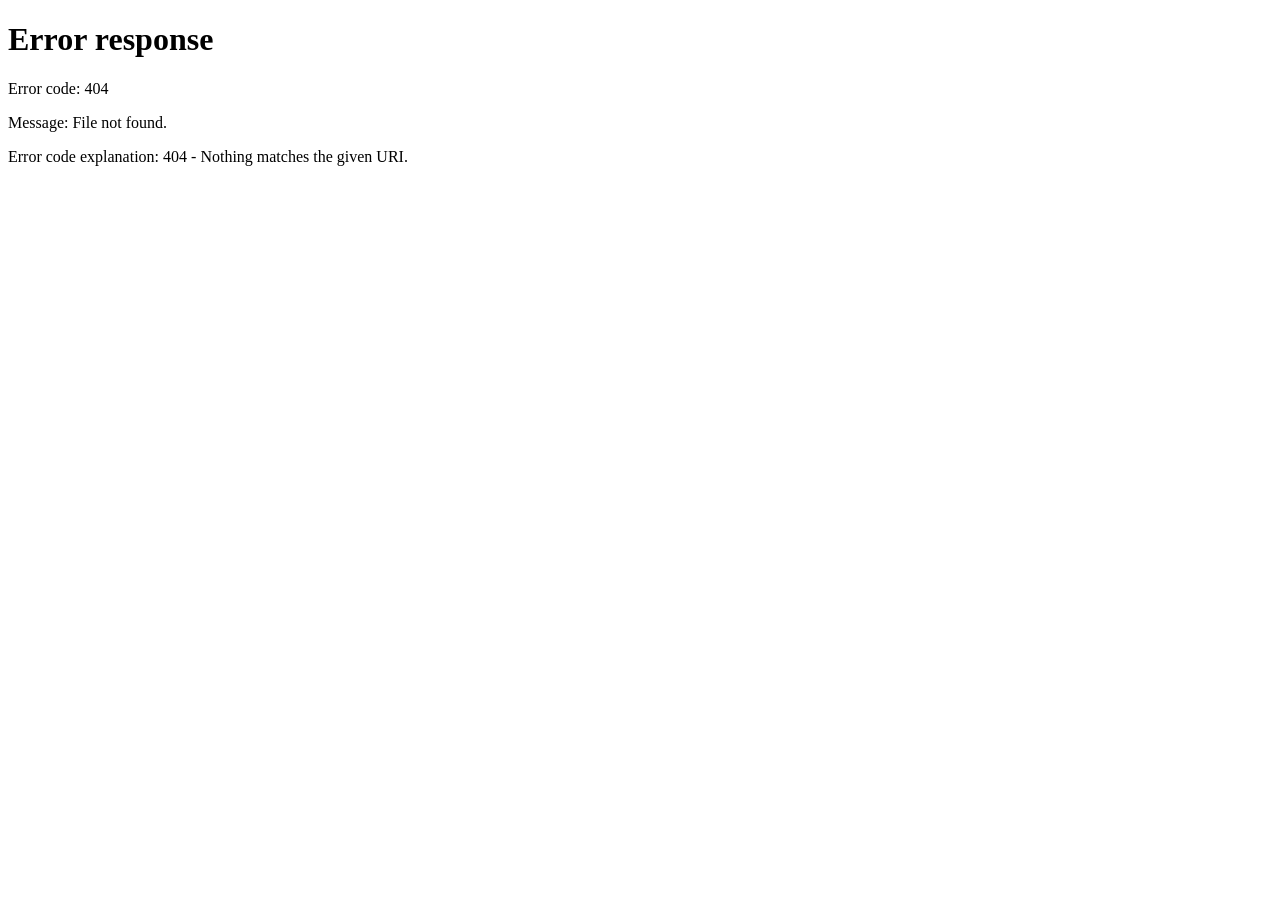
==== commit 23376348: "Update details.html" ====
--- a/details.html
+++ b/details.html
@@ -3,9 +3,8 @@
 <head>
     <meta charset="UTF-8">
     <meta name="viewport" content="width=device-width, initial-scale=1.0, maximum-scale=1.0, user-scalable=yes">
-    <title>Vehicle Handover/Takeover | OnPoint OnTime Fleet</title>
+    <title>OnPoint OnTime Fleet - Dashboard</title>
     <style>
-        /* === STYLES (unchanged, kept exactly as provided) === */
         * {
             margin: 0;
             padding: 0;
@@ -19,8 +18,8 @@
             padding: 20px;
         }
 
-        .container {
-            max-width: 600px;
+        .dashboard-container {
+            max-width: 1200px;
             margin: 0 auto;
             background: white;
             border-radius: 20px;
@@ -43,759 +42,531 @@
         .header {
             background: linear-gradient(135deg, #667eea 0%, #764ba2 100%);
             color: white;
-            padding: 30px 20px;
-            text-align: center;
+            padding: 20px 30px;
+            display: flex;
+            justify-content: space-between;
+            align-items: center;
+            flex-wrap: wrap;
+            gap: 15px;
         }
 
         .header h1 {
             font-size: 24px;
+            font-weight: 600;
+            display: flex;
+            align-items: center;
+            gap: 10px;
+        }
+
+        .user-profile {
+            display: flex;
+            align-items: center;
+            gap: 20px;
+            background: rgba(255, 255, 255, 0.2);
+            padding: 10px 20px;
+            border-radius: 50px;
+            backdrop-filter: blur(5px);
+        }
+
+        .user-avatar {
+            width: 40px;
+            height: 40px;
+            background: white;
+            border-radius: 50%;
+            display: flex;
+            align-items: center;
+            justify-content: center;
+            color: #667eea;
+            font-weight: bold;
+            font-size: 18px;
+        }
+
+        .user-details {
+            text-align: left;
+        }
+
+        .user-name {
+            font-weight: 600;
+            font-size: 16px;
+        }
+
+        .user-role {
+            font-size: 12px;
+            opacity: 0.8;
+        }
+
+        .logout-btn {
+            background: #f44336;
+            color: white;
+            border: none;
+            padding: 8px 16px;
+            border-radius: 20px;
+            cursor: pointer;
+            font-weight: 600;
+            transition: all 0.3s;
+        }
+
+        .logout-btn:hover {
+            background: #d32f2f;
+            transform: translateY(-2px);
+        }
+
+        .welcome-banner {
+            background: linear-gradient(135deg, #f093fb 0%, #f5576c 100%);
+            color: white;
+            padding: 30px;
+            margin: 20px;
+            border-radius: 15px;
+            text-align: center;
+        }
+
+        .welcome-banner h2 {
+            font-size: 28px;
             margin-bottom: 10px;
-            font-weight: 600;
-        }
-
-        .header p {
+        }
+
+        .welcome-banner p {
+            font-size: 16px;
+            opacity: 0.9;
+        }
+
+        .stats-grid {
+            display: grid;
+            grid-template-columns: repeat(auto-fit, minmax(250px, 1fr));
+            gap: 20px;
+            padding: 20px;
+        }
+
+        .stat-card {
+            background: linear-gradient(135deg, #667eea 0%, #764ba2 100%);
+            color: white;
+            padding: 25px;
+            border-radius: 15px;
+            box-shadow: 0 10px 20px rgba(0,0,0,0.1);
+            transition: all 0.3s;
+        }
+
+        .stat-card:hover {
+            transform: translateY(-5px);
+            box-shadow: 0 15px 30px rgba(0,0,0,0.2);
+        }
+
+        .stat-card .stat-icon {
+            font-size: 40px;
+            margin-bottom: 15px;
+        }
+
+        .stat-card .stat-label {
             font-size: 14px;
-            opacity: 0.9;
-        }
-
-        .form-section {
+            opacity: 0.8;
+            margin-bottom: 5px;
+        }
+
+        .stat-card .stat-value {
+            font-size: 32px;
+            font-weight: 600;
+        }
+
+        .admin-panel {
             padding: 20px;
-            border-bottom: 1px solid #eef2f6;
-        }
-
-        .form-section h2 {
-            font-size: 18px;
+        }
+
+        .admin-panel h2 {
             color: #333;
             margin-bottom: 20px;
-            font-weight: 600;
-            display: flex;
-            align-items: center;
-        }
-
-        .form-section h2 i {
-            margin-right: 10px;
+            display: flex;
+            align-items: center;
+            gap: 10px;
+            border-bottom: 2px solid #667eea;
+            padding-bottom: 10px;
+        }
+
+        .reports-grid {
+            display: grid;
+            grid-template-columns: repeat(auto-fit, minmax(300px, 1fr));
+            gap: 20px;
+            margin-bottom: 30px;
+        }
+
+        .report-card {
+            background: #f8fafc;
+            border-radius: 15px;
+            padding: 20px;
+            border: 2px solid #eef2f6;
+            transition: all 0.3s;
+            cursor: pointer;
+        }
+
+        .report-card:hover {
+            border-color: #667eea;
+            transform: translateY(-3px);
+            box-shadow: 0 10px 20px rgba(102, 126, 234, 0.1);
+        }
+
+        .report-card .report-icon {
+            font-size: 30px;
+            margin-bottom: 10px;
+        }
+
+        .report-card h3 {
+            color: #333;
+            margin-bottom: 10px;
+            font-size: 18px;
+        }
+
+        .report-card p {
+            color: #666;
+            font-size: 14px;
+            margin-bottom: 15px;
+            line-height: 1.5;
+        }
+
+        .report-card .report-link {
             color: #667eea;
-        }
-
-        .form-group {
-            margin-bottom: 20px;
-        }
-
-        .form-group label {
-            display: block;
-            margin-bottom: 8px;
-            color: #555;
-            font-size: 14px;
-            font-weight: 500;
-        }
-
-        .form-group input, .form-group select, .form-group textarea {
-            width: 100%;
-            padding: 12px 15px;
-            border: 2px solid #eef2f6;
+            text-decoration: none;
+            font-weight: 600;
+            display: flex;
+            align-items: center;
+            gap: 5px;
+        }
+
+        .report-card .report-link:hover {
+            gap: 10px;
+        }
+
+        .quick-actions {
+            display: grid;
+            grid-template-columns: repeat(auto-fit, minmax(200px, 1fr));
+            gap: 15px;
+            margin-top: 20px;
+        }
+
+        .action-btn {
+            background: white;
+            border: 2px solid #667eea;
+            color: #667eea;
+            padding: 15px;
             border-radius: 10px;
-            font-size: 14px;
-            transition: all 0.3s;
-            background: #f8fafc;
-        }
-
-        .form-group input:focus, .form-group select:focus, .form-group textarea:focus {
-            outline: none;
-            border-color: #667eea;
-            background: white;
-            box-shadow: 0 0 0 3px rgba(102, 126, 234, 0.1);
-        }
-
-        .form-row {
-            display: grid;
-            grid-template-columns: 1fr 1fr;
-            gap: 15px;
-        }
-
-        .radio-group {
-            display: flex;
-            flex-wrap: wrap;
-            gap: 15px;
-            padding: 10px 0;
-        }
-
-        .radio-option {
-            flex: 1;
-            min-width: 80px;
-        }
-
-        .radio-option input[type="radio"] {
-            display: none;
-        }
-
-        .radio-option label {
-            display: block;
-            text-align: center;
-            padding: 12px;
-            background: #f8fafc;
-            border: 2px solid #eef2f6;
-            border-radius: 10px;
+            font-size: 16px;
+            font-weight: 600;
             cursor: pointer;
             transition: all 0.3s;
-            font-size: 14px;
-            margin: 0;
-        }
-
-        .radio-option input[type="radio"]:checked + label {
+            display: flex;
+            align-items: center;
+            justify-content: center;
+            gap: 10px;
+        }
+
+        .action-btn:hover {
             background: #667eea;
             color: white;
-            border-color: #667eea;
-        }
-
-        .checkbox-group {
-            display: grid;
-            grid-template-columns: repeat(auto-fit, minmax(150px, 1fr));
+        }
+
+        .recent-activity {
+            background: #f8fafc;
+            border-radius: 15px;
+            padding: 20px;
+            margin-top: 20px;
+        }
+
+        .recent-activity h3 {
+            color: #333;
+            margin-bottom: 15px;
+        }
+
+        .activity-list {
+            list-style: none;
+        }
+
+        .activity-item {
+            display: flex;
+            align-items: center;
             gap: 15px;
-            padding: 10px 0;
-        }
-
-        .checkbox-item {
-            position: relative;
-        }
-
-        .checkbox-item input[type="checkbox"] {
-            display: none;
-        }
-
-        .checkbox-item label {
-            display: block;
-            text-align: center;
-            padding: 15px;
-            background: #f8fafc;
-            border: 2px solid #eef2f6;
-            border-radius: 10px;
-            cursor: pointer;
-            transition: all 0.3s;
-            font-weight: 500;
-        }
-
-        .checkbox-item input[type="checkbox"]:checked + label {
-            background: #667eea;
-            color: white;
-            border-color: #667eea;
-            transform: scale(1.02);
-            box-shadow: 0 5px 15px rgba(102, 126, 234, 0.3);
-        }
-
-        .photo-upload-area {
-            border: 2px dashed #cbd5e0;
-            border-radius: 10px;
-            padding: 20px;
-            text-align: center;
-            background: #f8fafc;
-            cursor: pointer;
-            transition: all 0.3s;
-            margin-bottom: 15px;
-        }
-
-        .photo-upload-area:hover {
-            border-color: #667eea;
-            background: #f0f4ff;
-        }
-
-        .photo-upload-area input[type="file"] {
-            display: none;
-        }
-
-        .photo-upload-area label {
-            display: block;
-            cursor: pointer;
-        }
-
-        .photo-preview {
-            display: grid;
-            grid-template-columns: repeat(auto-fill, minmax(80px, 1fr));
-            gap: 10px;
-            margin-top: 15px;
-        }
-
-        .preview-image {
-            width: 100%;
-            height: 80px;
-            object-fit: cover;
-            border-radius: 8px;
-            border: 2px solid #eef2f6;
-        }
-
-        .abnormality-item {
-            background: #fff9c4;
-            border-left: 4px solid #fbc02d;
-            padding: 15px;
-            border-radius: 8px;
-            margin-bottom: 15px;
-        }
-
-        .abnormality-item textarea {
-            width: 100%;
-            margin-top: 10px;
-            padding: 10px;
-            border: 2px solid #eef2f6;
-            border-radius: 8px;
-            font-size: 14px;
-        }
-
-        .submit-btn {
-            width: 100%;
-            padding: 18px;
-            background: linear-gradient(135deg, #667eea 0%, #764ba2 100%);
-            color: white;
-            border: none;
-            border-radius: 12px;
-            font-size: 16px;
-            font-weight: 600;
-            cursor: pointer;
-            transition: all 0.3s;
-            margin-top: 20px;
-            box-shadow: 0 10px 20px rgba(102, 126, 234, 0.3);
-        }
-
-        .submit-btn:hover {
-            transform: translateY(-2px);
-            box-shadow: 0 15px 30px rgba(102, 126, 234, 0.4);
-        }
-
-        .submit-btn:active {
-            transform: translateY(0);
-        }
-
-        .loading-overlay {
-            display: none;
-            position: fixed;
-            top: 0;
-            left: 0;
-            right: 0;
-            bottom: 0;
-            background: rgba(255, 255, 255, 0.9);
-            z-index: 1000;
+            padding: 12px;
+            border-bottom: 1px solid #eef2f6;
+        }
+
+        .activity-item:last-child {
+            border-bottom: none;
+        }
+
+        .activity-icon {
+            width: 35px;
+            height: 35px;
+            background: #e8f0fe;
+            border-radius: 50%;
+            display: flex;
+            align-items: center;
             justify-content: center;
-            align-items: center;
-            flex-direction: column;
-        }
-
-        .loading-spinner {
-            width: 50px;
-            height: 50px;
-            border: 5px solid #f3f3f3;
-            border-top: 5px solid #667eea;
-            border-radius: 50%;
-            animation: spin 1s linear infinite;
-            margin-bottom: 20px;
-        }
-
+            color: #667eea;
+        }
+
+        .activity-details {
+            flex: 1;
+        }
+
+        .activity-title {
+            font-weight: 600;
+            color: #333;
+        }
+
+        .activity-time {
+            font-size: 12px;
+            color: #888;
+        }
+
+        @media (max-width: 768px) {
+            .header {
+                flex-direction: column;
+                text-align: center;
+            }
+            
+            .user-profile {
+                width: 100%;
+                justify-content: center;
+            }
+            
+            .stats-grid {
+                grid-template-columns: 1fr;
+            }
+            
+            .reports-grid {
+                grid-template-columns: 1fr;
+            }
+            
+            .quick-actions {
+                grid-template-columns: 1fr;
+            }
+        }
+    </style>
+</head>
+<body>
+    <div class="dashboard-container">
+        <div class="header">
+            <h1>
+                <span>🚛</span>
+                OnPoint OnTime Fleet
+            </h1>
+            
+            <div class="user-profile" id="userProfile">
+                <div class="user-avatar" id="userAvatar">JD</div>
+                <div class="user-details">
+                    <div class="user-name" id="userName">Loading...</div>
+                    <div class="user-role" id="userRole">Loading...</div>
+                </div>
+                <button class="logout-btn" onclick="logout()">Logout</button>
+            </div>
+        </div>
+
+        <div class="welcome-banner" id="welcomeBanner">
+            <h2>Welcome back, <span id="welcomeName">User</span>! 👋</h2>
+            <p>Manage your fleet operations from one central dashboard</p>
+        </div>
+
+        <div class="stats-grid">
+            <div class="stat-card">
+                <div class="stat-icon">🚗</div>
+                <div class="stat-label">Active Vehicles</div>
+                <div class="stat-value">24</div>
+            </div>
+            <div class="stat-card">
+                <div class="stat-icon">⛽</div>
+                <div class="stat-label">Fuel Efficiency</div>
+                <div class="stat-value">8.2 km/L</div>
+            </div>
+            <div class="stat-card">
+                <div class="stat-icon">📊</div>
+                <div class="stat-label">Total Reports</div>
+                <div class="stat-value">156</div>
+            </div>
+            <div class="stat-card">
+                <div class="stat-icon">👥</div>
+                <div class="stat-label">Active Drivers</div>
+                <div class="stat-value">18</div>
+            </div>
+        </div>
+
+        <div class="admin-panel">
+            <h2>
+                <span>📋</span>
+                Reports & Analytics
+            </h2>
+
+            <div class="reports-grid">
+                <div class="report-card" onclick="window.location.href='fuel-app.html'">
+                    <div class="report-icon">⛽</div>
+                    <h3>Fuel Filling Report</h3>
+                    <p>Track fuel consumption, efficiency, and costs per vehicle. Generate detailed fuel reports.</p>
+                    <div class="report-link">Access Report →</div>
+                </div>
+
+                <div class="report-card" onclick="window.location.href='vehicle-handover.html'">
+                    <div class="report-icon">🚛</div>
+                    <h3>Vehicle Handover</h3>
+                    <p>Document vehicle handovers, track damages, and manage fleet assignments.</p>
+                    <div class="report-link">Access Report →</div>
+                </div>
+
+                <div class="report-card" onclick="window.location.href='maintenance.html'">
+                    <div class="report-icon">🔧</div>
+                    <h3>Maintenance Log</h3>
+                    <p>Track vehicle maintenance, service schedules, and repair history.</p>
+                    <div class="report-link">Access Report →</div>
+                </div>
+
+                <div class="report-card" onclick="window.location.href='driver-performance.html'">
+                    <div class="report-icon">👤</div>
+                    <h3>Driver Performance</h3>
+                    <p>Monitor driver efficiency, fuel usage, and driving patterns.</p>
+                    <div class="report-link">Access Report →</div>
+                </div>
+
+                <div class="report-card" onclick="window.location.href='expense-tracker.html'">
+                    <div class="report-icon">💰</div>
+                    <h3>Expense Tracker</h3>
+                    <p>Track all fleet expenses, including fuel, maintenance, and operational costs.</p>
+                    <div class="report-link">Access Report →</div>
+                </div>
+
+                <div class="report-card" onclick="window.location.href='fleet-summary.html'">
+                    <div class="report-icon">📊</div>
+                    <h3>Fleet Summary</h3>
+                    <p>Complete overview of your entire fleet with key performance indicators.</p>
+                    <div class="report-link">Access Report →</div>
+                </div>
+            </div>
+
+            <h2 style="margin-top: 30px;">
+                <span>⚡</span>
+                Quick Actions
+            </h2>
+
+            <div class="quick-actions">
+                <button class="action-btn" onclick="window.location.href='fuel-app.html'">
+                    <span>⛽</span>
+                    Add Fuel Entry
+                </button>
+                <button class="action-btn" onclick="window.location.href='vehicle-handover.html'">
+                    <span>🚛</span>
+                    New Handover
+                </button>
+                <button class="action-btn" onclick="window.location.href='maintenance.html'">
+                    <span>🔧</span>
+                    Schedule Service
+                </button>
+                <button class="action-btn" onclick="window.location.href='reports.html'">
+                    <span>📊</span>
+                    Generate Report
+                </button>
+            </div>
+
+            <div class="recent-activity">
+                <h3>Recent Activity</h3>
+                <ul class="activity-list" id="activityList">
+                    <li class="activity-item">
+                        <div class="activity-icon">⛽</div>
+                        <div class="activity-details">
+                            <div class="activity-title">Fuel entry added - CA 123-456</div>
+                            <div class="activity-time">2 minutes ago</div>
+                        </div>
+                    </li>
+                    <li class="activity-item">
+                        <div class="activity-icon">🚛</div>
+                        <div class="activity-details">
+                            <div class="activity-title">Vehicle handover completed - CY 789-012</div>
+                            <div class="activity-time">15 minutes ago</div>
+                        </div>
+                    </li>
+                    <li class="activity-item">
+                        <div class="activity-icon">👤</div>
+                        <div class="activity-details">
+                            <div class="activity-title">New driver registered: Michael Smith</div>
+                            <div class="activity-time">1 hour ago</div>
+                        </div>
+                    </li>
+                    <li class="activity-item">
+                        <div class="activity-icon">📊</div>
+                        <div class="activity-details">
+                            <div class="activity-title">Monthly report generated</div>
+                            <div class="activity-time">3 hours ago</div>
+                        </div>
+                    </li>
+                </ul>
+            </div>
+        </div>
+    </div>
+
+    <!-- Loading Overlay -->
+    <div class="loading-overlay" id="loadingOverlay" style="display: none; position: fixed; top: 0; left: 0; right: 0; bottom: 0; background: rgba(255,255,255,0.9); z-index: 1000; justify-content: center; align-items: center; flex-direction: column;">
+        <div class="loading-spinner" style="width: 50px; height: 50px; border: 5px solid #f3f3f3; border-top: 5px solid #667eea; border-radius: 50%; animation: spin 1s linear infinite; margin-bottom: 20px;"></div>
+        <div style="color: #333; font-weight: 600;">Loading...</div>
+    </div>
+
+    <style>
         @keyframes spin {
             0% { transform: rotate(0deg); }
             100% { transform: rotate(360deg); }
         }
-
-        .success-message {
-            display: none;
-            background: #4caf50;
-            color: white;
-            padding: 15px;
-            border-radius: 10px;
-            text-align: center;
-            margin-bottom: 20px;
-            animation: slideDown 0.5s ease-out;
-        }
-
-        @keyframes slideDown {
-            from {
-                transform: translateY(-20px);
-                opacity: 0;
-            }
-            to {
-                transform: translateY(0);
-                opacity: 1;
-            }
-        }
-
-        .error-message {
-            background: #f44336;
-            color: white;
-            padding: 15px;
-            border-radius: 10px;
-            text-align: center;
-            margin-bottom: 20px;
-            animation: slideDown 0.5s ease-out;
-        }
-
-        .datetime-group {
-            background: #f8fafc;
-            padding: 15px;
-            border-radius: 10px;
-            margin-bottom: 20px;
-        }
-
-        @media (max-width: 480px) {
-            .form-row {
-                grid-template-columns: 1fr;
-            }
-            
-            .radio-group {
-                flex-direction: column;
-            }
-            
-            .checkbox-group {
-                grid-template-columns: 1fr;
-            }
-            
-            .container {
-                margin: 10px;
-                border-radius: 15px;
-            }
-            .home{
-                color: blue;
-                margin-right: 100px;
-                font-size: 15px;
-                text-align: center;
+    </style>
+
+    <script>
+        const CONFIG = {
+            SESSION_TIMEOUT: 8 * 60 * 60 * 1000
+        };
+
+        // Check authentication on page load
+        document.addEventListener('DOMContentLoaded', function() {
+            const session = localStorage.getItem('onpoint_session') || sessionStorage.getItem('onpoint_session');
+            
+            if (!session) {
+                window.location.href = 'login.html';
+                return;
+            }
+            
+            try {
+                const sessionData = JSON.parse(session);
+                const now = new Date().getTime();
                 
-            }
-            .home:hover{
-                color: grey;
-                cursor: pointer;
-                transition: 0.7s;
-                opacity: 0.8;
-            }
-        }
-    </style>
-</head>
-<body>
-    <div class="container">
-        <div class="header">
-            <h1>🚗 Vehicle Handover/Takeover Report</h1>
-            <p>OnPoint OnTime Fleet Solutions</p>
-        </div>
-
-        <div class="success-message" id="successMessage">
-            ✅ Form submitted successfully! A copy has been sent to fleet@onpointontime.co.za
-        </div>
-        <div class="error-message" id="errorMessage" style="display: none;">❌ Submission failed. Please try again.</div>
-
-        <form id="vehicleForm">
-            <!-- Employee Information Section -->
-            <div class="form-section">
-                <h2><i>👤</i> Employee Information</h2>
-                <div class="form-row">
-                    <div class="form-group">
-                        <label>Name and Surname *</label>
-                        <input type="text" id="employeeName" placeholder="John Doe" required>
-                    </div>
-                    <div class="form-group">
-                        <label>Employee Number *</label>
-                        <input type="text" id="employeeNumber" placeholder="EMP001" required>
-                    </div>
-                </div>
-                <div class="form-group">
-                    <label>ID Number *</label>
-                    <input type="text" id="idNumber" placeholder="900101 5084 089" required>
-                </div>
-                <div class="form-group">
-                    <label>Department</label>
-                    <select id="department">
-                        <option value="">Select Department</option>
-                        <option value="Logistics">Logistics</option>
-                        <option value="Sales">Sales</option>
-                        <option value="Management">Management</option>
-                        <option value="Maintenance">Maintenance</option>
-                        <option value="Other">Other</option>
-                    </select>
-                </div>
-            </div>
-
-            <!-- Vehicle Information Section -->
-            <div class="form-section">
-                <h2><i>🚙</i> Vehicle Information</h2>
-                <div class="form-row">
-                    <div class="form-group">
-                        <label>Vehicle Registration *</label>
-                        <input type="text" id="vehicleReg" placeholder="CA 123-456" required>
-                    </div>
-                    <div class="form-group">
-                        <label>Vehicle Model</label>
-                        <input type="text" id="vehicleModel" placeholder="Toyota Hilux 2023">
-                    </div>
-                </div>
-                <div class="form-row">
-                    <div class="form-group">
-                        <label>Current Mileage *</label>
-                        <input type="number" id="mileage" placeholder="45000" required>
-                    </div>
-                    <div class="form-group">
-                        <label>Next Service Due</label>
-                        <input type="text" id="serviceDue" placeholder="50000 km">
-                    </div>
-                </div>
-            </div>
-
-            <!-- Handover/Takeover Type -->
-            <div class="form-section">
-                <h2><i>🔄</i> Handover/Takeover Type</h2>
-                <div class="radio-group">
-                    <div class="radio-option">
-                        <input type="radio" name="handoverType" id="handover" value="Handover" checked>
-                        <label for="handover">Handover</label>
-                    </div>
-                    <div class="radio-option">
-                        <input type="radio" name="handoverType" id="takeover" value="Takeover">
-                        <label for="takeover">Takeover</label>
-                    </div>
-                </div>
-            </div>
-
-            <!-- Fuel Gauge Position -->
-            <div class="form-section">
-                <h2><i>⛽</i> Fuel Gauge Position</h2>
-                <div class="radio-group">
-                    <div class="radio-option">
-                        <input type="radio" name="fuelLevel" id="empty" value="Empty">
-                        <label for="empty">Empty</label>
-                    </div>
-                    <div class="radio-option">
-                        <input type="radio" name="fuelLevel" id="quarter" value="1/4">
-                        <label for="quarter">1/4</label>
-                    </div>
-                    <div class="radio-option">
-                        <input type="radio" name="fuelLevel" id="half" value="1/2" checked>
-                        <label for="half">1/2</label>
-                    </div>
-                    <div class="radio-option">
-                        <input type="radio" name="fuelLevel" id="threeQuarter" value="3/4">
-                        <label for="threeQuarter">3/4</label>
-                    </div>
-                    <div class="radio-option">
-                        <input type="radio" name="fuelLevel" id="full" value="Full">
-                        <label for="full">Full</label>
-                    </div>
-                </div>
-            </div>
-
-            <!-- General Handover/Takeover Checklist -->
-            <div class="form-section">
-                <h2><i>✓</i> General Handover/Takeover Checklist</h2>
-                <div class="checkbox-group">
-                    <div class="checkbox-item">
-                        <input type="checkbox" name="checklist" id="keys" value="Keys">
-                        <label for="keys">🔑 Keys</label>
-                    </div>
-                    <div class="checkbox-item">
-                        <input type="checkbox" name="checklist" id="license" value="License Disk">
-                        <label for="license">📄 License Disk</label>
-                    </div>
-                    <div class="checkbox-item">
-                        <input type="checkbox" name="checklist" id="spareTire" value="Spare Tire">
-                        <label for="spareTire">🛞 Spare Tire</label>
-                    </div>
-                    <div class="checkbox-item">
-                        <input type="checkbox" name="checklist" id="jack" value="Jack">
-                        <label for="jack">🔧 Jack</label>
-                    </div>
-                    <div class="checkbox-item">
-                        <input type="checkbox" name="checklist" id="triangle" value="Warning Triangle">
-                        <label for="triangle">⚠️ Warning Triangle</label>
-                    </div>
-                    <div class="checkbox-item">
-                        <input type="checkbox" name="checklist" id="firstAid" value="First Aid Kit">
-                        <label for="firstAid">🩺 First Aid Kit</label>
-                    </div>
-                    <div class="checkbox-item">
-                        <input type="checkbox" name="checklist" id="fireExtinguisher" value="Fire Extinguisher">
-                        <label for="fireExtinguisher">🧯 Fire Extinguisher</label>
-                    </div>
-                    <div class="checkbox-item">
-                        <input type="checkbox" name="checklist" id="fuelCard" value="Fuel Card">
-                        <label for="fuelCard">💳 Fuel Card</label>
-                    </div>
-                </div>
-            </div>
-
-            <!-- Abnormalities and Photo Uploads -->
-            <div class="form-section">
-                <h2><i>📸</i> Abnormalities / Damage Report</h2>
-                <p style="color: #666; font-size: 14px; margin-bottom: 15px;">Please document any dents, scratches, or abnormalities</p>
-                
-                <!-- Photo Upload Area -->
-                <div class="photo-upload-area" id="photoUploadArea">
-                    <input type="file" id="vehiclePhotos" accept="image/*" multiple capture="environment">
-                    <label for="vehiclePhotos">
-                        <div style="font-size: 40px; margin-bottom: 10px;">📷</div>
-                        <div style="font-weight: 600; margin-bottom: 5px;">Tap to take photos</div>
-                        <div style="font-size: 12px; color: #888;">Upload images of any damage or abnormalities</div>
-                    </label>
-                </div>
-
-                <!-- Photo Preview -->
-                <div class="photo-preview" id="photoPreview"></div>
-
-                <!-- Abnormality Description -->
-                <div class="abnormality-item">
-                    <label style="font-weight: 600; margin-bottom: 10px; display: block;">Damage/Abnormality Description</label>
-                    <textarea id="abnormalityDesc" rows="3" placeholder="Please describe any dents, scratches, or other issues..."></textarea>
-                </div>
-
-                <div class="form-group">
-                    <label>Location of Damage (if applicable)</label>
-                    <select id="damageLocation">
-                        <option value="">Select location</option>
-                        <option value="Front Bumper">Front Bumper</option>
-                        <option value="Rear Bumper">Rear Bumper</option>
-                        <option value="Driver Side">Driver Side</option>
-                        <option value="Passenger Side">Passenger Side</option>
-                        <option value="Hood">Hood</option>
-                        <option value="Trunk">Trunk</option>
-                        <option value="Roof">Roof</option>
-                        <option value="Wheels/Tires">Wheels/Tires</option>
-                        <option value="Windshield">Windshield</option>
-                        <option value="Interior">Interior</option>
-                    </select>
-                </div>
-            </div>
-
-            <!-- Date and Time -->
-            <div class="form-section">
-                <h2><i>⏰</i> Date & Time</h2>
-                <div class="datetime-group">
-                    <div class="form-row">
-                        <div class="form-group">
-                            <label>Date *</label>
-                            <input type="date" id="handoverDate" required>
-                        </div>
-                        <div class="form-group">
-                            <label>Time *</label>
-                            <input type="time" id="handoverTime" required>
-                        </div>
-                    </div>
-                </div>
-            </div>
-
-            <!-- Additional Notes -->
-            <div class="form-section">
-                <h2><i>📝</i> Additional Notes</h2>
-                <div class="form-group">
-                    <textarea id="additionalNotes" rows="3" placeholder="Any additional information or comments..."></textarea>
-                </div>
-            </div>
-
-            <!-- Home Link and Submit Button -->
-            <div style="padding: 20px; text-align: center;">
-                <a href="index.html" class="home" style="color: #667eea; text-decoration: none; display: inline-block; margin-bottom: 15px;">🏠 Home Page</a>
-                <button type="submit" class="submit-btn" id="submitBtn">
-                    📧 Send Report to fleet@onpointontime.co.za
-                </button>
-            </div>
-        </form>
-    </div>
-
-    <!-- Loading Overlay -->
-    <div class="loading-overlay" id="loadingOverlay">
-        <div class="loading-spinner"></div>
-        <div style="color: #333; font-weight: 600;">Sending report...</div>
-    </div>
-
-    <script>
-        // Google Apps Script Web App URL - REPLACE WITH YOUR DEPLOYED URL
-        const GAS_URL = 'https://script.google.com/macros/s/AKfycbw_CQ_7K5cbGEnQJp7N1ttqC_7bS52qT1L2I5I-X00C7_7PmN_NkjCftMT-ijgJcC3G/exec';
-
-        // Configuration
-        const CONFIG = {
-            SHEET_ID: '1vBDeyPBy3LLYg0EM2OFgceI3deVFhXL2Nr-IpdveZoU',
-            DRIVE_FOLDER_ID: '13BuqOSAdUlfZJIm36A_R3mbF4HwHCfZY',
-            SHEET_NAME: 'Vehicle Handovers',
-            EMAIL_RECIPIENT: 'fleet@onpointontime.co.za'
-        };
-
-        // Set default date and time
-        document.addEventListener('DOMContentLoaded', function() {
-            const today = new Date().toISOString().split('T')[0];
-            document.getElementById('handoverDate').value = today;
-            
-            const now = new Date();
-            const hours = String(now.getHours()).padStart(2, '0');
-            const minutes = String(now.getMinutes()).padStart(2, '0');
-            document.getElementById('handoverTime').value = `${hours}:${minutes}`;
-        });
-
-        // Photo upload preview
-        document.getElementById('vehiclePhotos').addEventListener('change', function(e) {
-            const preview = document.getElementById('photoPreview');
-            preview.innerHTML = '';
-            
-            for(let i = 0; i < this.files.length; i++) {
-                const file = this.files[i];
-                const reader = new FileReader();
-                
-                reader.onload = function(e) {
-                    const img = document.createElement('img');
-                    img.src = e.target.result;
-                    img.className = 'preview-image';
-                    preview.appendChild(img);
+                if (now - sessionData.timestamp > CONFIG.SESSION_TIMEOUT) {
+                    logout();
+                    return;
                 }
                 
-                reader.readAsDataURL(file);
+                // Display user information
+                displayUserInfo(sessionData);
+                
+            } catch (e) {
+                logout();
             }
         });
 
-        // Drag and drop for photo upload
-        const photoArea = document.getElementById('photoUploadArea');
-        photoArea.addEventListener('dragover', (e) => {
-            e.preventDefault();
-            photoArea.style.borderColor = '#667eea';
-            photoArea.style.background = '#f0f4ff';
-        });
-
-        photoArea.addEventListener('dragleave', () => {
-            photoArea.style.borderColor = '#cbd5e0';
-            photoArea.style.background = '#f8fafc';
-        });
-
-        photoArea.addEventListener('drop', (e) => {
-            e.preventDefault();
-            photoArea.style.borderColor = '#cbd5e0';
-            photoArea.style.background = '#f8fafc';
-            
-            const files = e.dataTransfer.files;
-            if(files.length > 0) {
-                document.getElementById('vehiclePhotos').files = files;
-                const event = new Event('change', { bubbles: true });
-                document.getElementById('vehiclePhotos').dispatchEvent(event);
-            }
-        });
-
-        // Add touch optimization for mobile
-        if('ontouchstart' in window) {
-            document.querySelectorAll('input, select, textarea').forEach(element => {
-                element.style.fontSize = '16px';
-            });
-        }
-
-        // Form submission handler
-        document.getElementById('vehicleForm').addEventListener('submit', async function(e) {
-            e.preventDefault();
-            
-            // Validate required fields
-            const requiredFields = ['employeeName', 'employeeNumber', 'idNumber', 'vehicleReg', 'mileage', 'handoverDate', 'handoverTime'];
-            for(let field of requiredFields) {
-                if(!document.getElementById(field).value.trim()) {
-                    alert(`Please fill in all required fields`);
-                    return;
-                }
-            }
-
-            // Show loading overlay
-            document.getElementById('loadingOverlay').style.display = 'flex';
-            document.getElementById('submitBtn').disabled = true;
-            document.getElementById('errorMessage').style.display = 'none';
-
-            try {
-                // Prepare form data
-                const formData = {
-                    // Configuration
-                    sheetId: CONFIG.SHEET_ID,
-                    driveFolderId: CONFIG.DRIVE_FOLDER_ID,
-                    sheetName: CONFIG.SHEET_NAME,
-                    emailRecipient: CONFIG.EMAIL_RECIPIENT,
-                    
-                    // Employee Information
-                    employeeName: document.getElementById('employeeName').value,
-                    employeeNumber: document.getElementById('employeeNumber').value,
-                    idNumber: document.getElementById('idNumber').value,
-                    department: document.getElementById('department').value || 'Not Specified',
-                    
-                    // Vehicle Information
-                    vehicleReg: document.getElementById('vehicleReg').value,
-                    vehicleModel: document.getElementById('vehicleModel').value || 'Not Specified',
-                    mileage: document.getElementById('mileage').value,
-                    serviceDue: document.getElementById('serviceDue').value || 'Not Specified',
-                    
-                    // Handover Details
-                    handoverType: document.querySelector('input[name="handoverType"]:checked')?.value || 'Handover',
-                    fuelLevel: document.querySelector('input[name="fuelLevel"]:checked')?.value || '1/2',
-                    checklist: Array.from(document.querySelectorAll('input[name="checklist"]:checked')).map(cb => cb.value).join(', ') || 'None',
-                    
-                    // Damage Report
-                    abnormalityDesc: document.getElementById('abnormalityDesc').value || 'None',
-                    damageLocation: document.getElementById('damageLocation').value || 'Not Applicable',
-                    
-                    // Date and Time
-                    handoverDate: document.getElementById('handoverDate').value,
-                    handoverTime: document.getElementById('handoverTime').value,
-                    
-                    // Additional
-                    additionalNotes: document.getElementById('additionalNotes').value || 'None',
-                    
-                    // Metadata
-                    submissionTimestamp: new Date().toISOString(),
-                    submissionId: 'HND-' + Date.now() + '-' + Math.random().toString(36).substr(2, 9)
-                };
-
-                // Build multipart form data
-                const payload = new FormData();
-                
-                // Append metadata as JSON
-                payload.append('metadata', JSON.stringify(formData));
-
-                // Append photos
-                const photoInput = document.getElementById('vehiclePhotos');
-                for (let i = 0; i < photoInput.files.length; i++) {
-                    payload.append('photos', photoInput.files[i]);
-                }
-
-                // Send to Google Apps Script
-                const response = await fetch(GAS_URL, {
-                    method: 'POST',
-                    body: payload
-                });
-
-                let result;
-                const responseText = await response.text();
-                
-                try {
-                    result = JSON.parse(responseText);
-                } catch (e) {
-                    console.log('Response text:', responseText);
-                    throw new Error('Invalid server response');
-                }
-
-                if (result.status === 'success') {
-                    // Show success message
-                    document.getElementById('successMessage').style.display = 'block';
-                    document.getElementById('errorMessage').style.display = 'none';
-                    
-                    console.log('Submission successful:', result);
-
-                    // Auto-hide success message after 5 seconds
-                    setTimeout(() => {
-                        document.getElementById('successMessage').style.display = 'none';
-                    }, 5000);
-
-                    // Ask if user wants to reset form
-                    if(confirm('Form submitted successfully! A copy has been sent to fleet@onpointontime.co.za\n\nWould you like to reset the form for another entry?')) {
-                        this.reset();
-                        document.getElementById('handoverDate').value = new Date().toISOString().split('T')[0];
-                        document.getElementById('handoverTime').value = 
-                            `${String(new Date().getHours()).padStart(2,'0')}:${String(new Date().getMinutes()).padStart(2,'0')}`;
-                        document.getElementById('photoPreview').innerHTML = '';
-                        
-                        // Re-check default radio buttons
-                        document.getElementById('handover').checked = true;
-                        document.getElementById('half').checked = true;
-                    }
-                } else {
-                    throw new Error(result.message || 'Unknown error occurred');
-                }
-            } catch (error) {
-                console.error('Submission error:', error);
-                document.getElementById('errorMessage').style.display = 'block';
-                document.getElementById('errorMessage').innerText = `❌ Submission failed: ${error.message}`;
-            } finally {
-                document.getElementById('loadingOverlay').style.display = 'none';
-                document.getElementById('submitBtn').disabled = false;
-            }
-        });
+        // Display user information
+        function displayUserInfo(sessionData) {
+            // Set user name and role
+            document.getElementById('userName').textContent = sessionData.fullName || sessionData.username;
+            document.getElementById('userRole').textContent = sessionData.role || 'User';
+            document.getElementById('welcomeName').textContent = sessionData.fullName || sessionData.username;
+            
+            // Set avatar initials
+            const name = sessionData.fullName || sessionData.username;
+            const initials = name.split(' ').map(n => n[0]).join('').toUpperCase().substring(0, 2);
+            document.getElementById('userAvatar').textContent = initials;
+            
+            // If admin, show admin-specific content
+            if (sessionData.role === 'admin') {
+                document.querySelector('.admin-panel h2:first-of-type').innerHTML = '<span>👑</span> Admin Dashboard';
+            }
+        }
+
+        // Logout function
+        function logout() {
+            localStorage.removeItem('onpoint_session');
+            sessionStorage.removeItem('onpoint_session');
+            window.location.href = 'login.html';
+        }
+
+        // Make logout globally available
+        window.logout = logout;
     </script>
 </body>
 </html>
